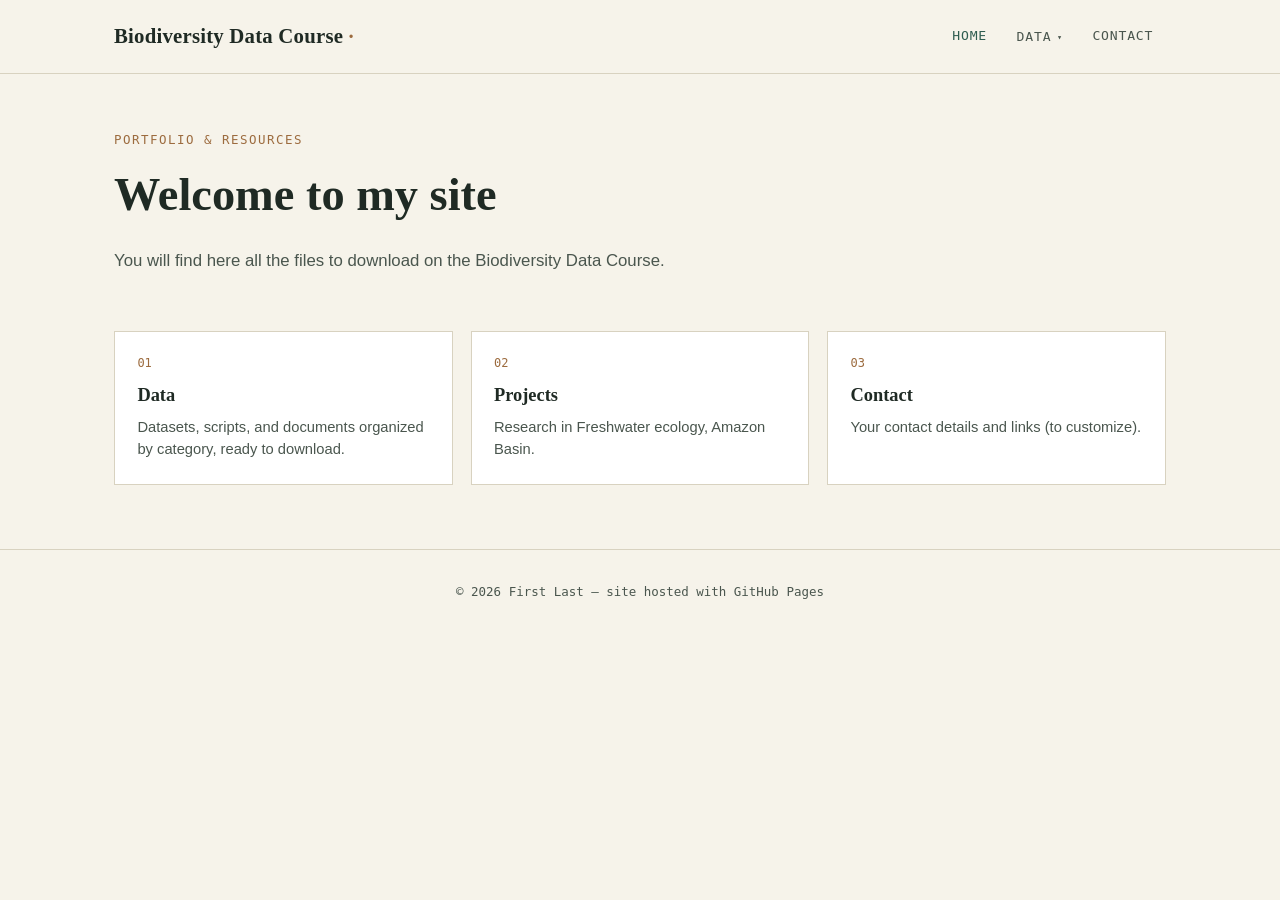
==== index.html @ 83be1bce "first deployment of the site" ====
<!DOCTYPE html>
<html lang="en">
<head>
<meta charset="UTF-8">
<meta name="viewport" content="width=device-width, initial-scale=1.0">
<title> Biodiversity Data Course </title>
<link rel="stylesheet" href="style.css">
</head>
<body>
<a class="skip-link" href="#main">Skip to content</a>

<header class="site-header">
  <div class="header-inner">
    <a class="site-title" href="index.html">Biodiversity Data Course <span>·</span></a>
    <nav class="primary-nav">
      <a href="index.html" aria-current="page">Home</a>
      <div class="nav-item">
        <button type="button" aria-haspopup="true" aria-expanded="false">Data</button>
        <div class="dropdown">
          <a href="data.html#datasets">Datasets</a>
          <a href="data.html#scripts">Scripts &amp; tools</a>
          <a href="data.html#documents">Documents</a>
        </div>
      </div>
      <a href="contact.html">Contact</a>
    </nav>
  </div>
</header>

<main id="main">
  <section class="hero">
    <div class="eyebrow">Portfolio &amp; resources</div>
    <h1>Welcome to my site</h1>
    <p>You will find here all the files to download on the Biodiversity Data Course.</p>
  </section>

  <div class="tile-grid">
    <a class="tile" href="data.html">
      <div class="tile-index">01</div>
      <h3>Data</h3>
      <p>Datasets, scripts, and documents organized by category, ready to download.</p>
    </a>
    <a class="tile" href="#">
      <div class="tile-index">02</div>
      <h3>Projects</h3>
      <p> Research in Freshwater ecology, Amazon Basin.</p>
    </a>
    <a class="tile" href="contact.html">
      <div class="tile-index">03</div>
      <h3>Contact</h3>
      <p>Your contact details and links (to customize).</p>
    </a>
  </div>
</main>

<footer class="site-footer">
  © 2026 First Last — site hosted with GitHub Pages
</footer>

<script src="script.js"></script>
</body>
</html>
---- style.css ----
:root {
  --paper: #f6f3ea;
  --ink: #1f2a24;
  --ink-soft: #4a564e;
  --line: #d8d2c0;
  --accent: #2f5d50;
  --accent-soft: #e4ede9;
  --tag: #9c6b3e;
  --mono: "IBM Plex Mono", "SFMono-Regular", Consolas, monospace;
  --serif: "Source Serif 4", Georgia, serif;
  --sans: "IBM Plex Sans", Helvetica, Arial, sans-serif;
}

* { box-sizing: border-box; }

html { scroll-behavior: smooth; }

body {
  margin: 0;
  background: var(--paper);
  color: var(--ink);
  font-family: var(--sans);
  line-height: 1.55;
}

a { color: inherit; }

.skip-link {
  position: absolute;
  left: -999px;
  top: auto;
}
.skip-link:focus {
  left: 1rem;
  top: 1rem;
  background: var(--ink);
  color: var(--paper);
  padding: 0.5rem 1rem;
  z-index: 100;
}

/* Header / nav */
header.site-header {
  border-bottom: 1px solid var(--line);
  background: var(--paper);
  position: sticky;
  top: 0;
  z-index: 20;
}
.header-inner {
  max-width: 1100px;
  margin: 0 auto;
  padding: 1.1rem 1.5rem;
  display: flex;
  align-items: center;
  justify-content: space-between;
}
.site-title {
  font-family: var(--serif);
  font-size: 1.3rem;
  font-weight: 600;
  letter-spacing: 0.01em;
  text-decoration: none;
}
.site-title span { color: var(--tag); }

nav.primary-nav { display: flex; gap: 0.25rem; align-items: center; }

nav.primary-nav > a,
.nav-item > button {
  font-family: var(--mono);
  font-size: 0.82rem;
  text-transform: uppercase;
  letter-spacing: 0.06em;
  text-decoration: none;
  color: var(--ink-soft);
  padding: 0.55rem 0.8rem;
  border: none;
  background: none;
  cursor: pointer;
}
nav.primary-nav > a:hover,
.nav-item > button:hover,
nav.primary-nav > a[aria-current="page"] {
  color: var(--accent);
}

.nav-item { position: relative; }
.nav-item > button { display: flex; align-items: center; gap: 0.35rem; }
.nav-item > button::after {
  content: "▾";
  font-size: 0.65em;
}
.dropdown {
  position: absolute;
  top: calc(100% + 0.4rem);
  left: 0;
  min-width: 220px;
  background: var(--paper);
  border: 1px solid var(--line);
  box-shadow: 0 6px 18px rgba(20, 30, 25, 0.08);
  display: none;
  flex-direction: column;
  padding: 0.4rem 0;
}
.nav-item.open .dropdown { display: flex; }
.dropdown a {
  padding: 0.6rem 1rem;
  text-decoration: none;
  font-family: var(--sans);
  font-size: 0.88rem;
  color: var(--ink);
}
.dropdown a:hover { background: var(--accent-soft); color: var(--accent); }

/* Hero */
.hero {
  max-width: 1100px;
  margin: 0 auto;
  padding: 3.5rem 1.5rem 2.5rem;
}
.hero .eyebrow {
  font-family: var(--mono);
  font-size: 0.78rem;
  text-transform: uppercase;
  letter-spacing: 0.12em;
  color: var(--tag);
  margin-bottom: 0.6rem;
}
.hero h1 {
  font-family: var(--serif);
  font-size: clamp(2rem, 4vw, 2.9rem);
  margin: 0 0 0.9rem;
  max-width: 18ch;
}
.hero p { max-width: 60ch; color: var(--ink-soft); font-size: 1.05rem; }

/* Cards on homepage */
.tile-grid {
  max-width: 1100px;
  margin: 0 auto;
  padding: 0 1.5rem 4rem;
  display: grid;
  grid-template-columns: repeat(auto-fit, minmax(230px, 1fr));
  gap: 1.1rem;
}
.tile {
  border: 1px solid var(--line);
  padding: 1.4rem;
  text-decoration: none;
  color: var(--ink);
  background: #fff;
  transition: border-color 0.15s ease, transform 0.15s ease;
}
.tile:hover { border-color: var(--accent); transform: translateY(-2px); }
.tile .tile-index { font-family: var(--mono); font-size: 0.75rem; color: var(--tag); }
.tile h3 { font-family: var(--serif); margin: 0.5rem 0 0.4rem; font-size: 1.15rem; }
.tile p { margin: 0; color: var(--ink-soft); font-size: 0.92rem; }

/* Data page */
.page-head {
  max-width: 1100px;
  margin: 0 auto;
  padding: 3rem 1.5rem 1rem;
}
.page-head .eyebrow {
  font-family: var(--mono);
  font-size: 0.78rem;
  text-transform: uppercase;
  letter-spacing: 0.12em;
  color: var(--tag);
}
.page-head h1 { font-family: var(--serif); font-size: clamp(1.8rem, 3.4vw, 2.4rem); margin: 0.4rem 0 0.6rem; }
.page-head p { color: var(--ink-soft); max-width: 65ch; }

.category-index {
  max-width: 1100px;
  margin: 1.5rem auto 0;
  padding: 0 1.5rem;
  display: flex;
  flex-wrap: wrap;
  gap: 0.6rem;
}
.category-index a {
  font-family: var(--mono);
  font-size: 0.8rem;
  text-decoration: none;
  border: 1px solid var(--line);
  padding: 0.4rem 0.75rem;
  color: var(--ink-soft);
}
.category-index a:hover { border-color: var(--accent); color: var(--accent); }

.subcategories { max-width: 1100px; margin: 2rem auto 5rem; padding: 0 1.5rem; }

.subcategory {
  border-top: 1px solid var(--line);
  padding: 1.8rem 0;
}
.subcategory:last-child { border-bottom: 1px solid var(--line); }

.subcategory-head {
  width: 100%;
  display: flex;
  align-items: baseline;
  justify-content: space-between;
  gap: 1rem;
  background: none;
  border: none;
  text-align: left;
  cursor: pointer;
  padding: 0;
  color: var(--ink);
}
.subcategory-head .label {
  display: flex;
  align-items: baseline;
  gap: 0.7rem;
}
.subcategory-head .tag-num {
  font-family: var(--mono);
  font-size: 0.8rem;
  color: var(--tag);
}
.subcategory-head h2 {
  font-family: var(--serif);
  font-size: 1.4rem;
  margin: 0;
}
.subcategory-head .count {
  font-family: var(--mono);
  font-size: 0.78rem;
  color: var(--ink-soft);
  white-space: nowrap;
}
.subcategory-head .chevron {
  font-family: var(--mono);
  transition: transform 0.15s ease;
}
.subcategory.open .chevron { transform: rotate(90deg); }

.subcategory-desc {
  color: var(--ink-soft);
  font-size: 0.95rem;
  margin: 0.5rem 0 0;
  max-width: 65ch;
}

.file-list {
  list-style: none;
  margin: 1.1rem 0 0;
  padding: 0;
  display: none;
}
.subcategory.open .file-list { display: block; }

.file-list li {
  display: flex;
  align-items: center;
  justify-content: space-between;
  gap: 1rem;
  padding: 0.75rem 0.9rem;
  background: #fff;
  border: 1px solid var(--line);
  margin-top: 0.55rem;
}
.file-list .file-name { font-family: var(--mono); font-size: 0.88rem; }
.file-list .file-meta { font-size: 0.8rem; color: var(--ink-soft); margin-left: 0.6rem; }
.file-list .download-btn {
  font-family: var(--mono);
  font-size: 0.78rem;
  text-decoration: none;
  color: var(--accent);
  border: 1px solid var(--accent);
  padding: 0.35rem 0.7rem;
  white-space: nowrap;
}
.file-list .download-btn:hover { background: var(--accent); color: var(--paper); }

footer.site-footer {
  border-top: 1px solid var(--line);
  padding: 2rem 1.5rem;
  text-align: center;
  font-family: var(--mono);
  font-size: 0.78rem;
  color: var(--ink-soft);
}

/* Password gate */
.gate {
  position: fixed;
  inset: 0;
  z-index: 50;
  display: flex;
  align-items: center;
  justify-content: center;
  background: var(--paper);
  padding: 1.5rem;
}
.gate[hidden] { display: none; }
.gate-box {
  max-width: 360px;
  width: 100%;
  text-align: center;
  border: 1px solid var(--line);
  background: #fff;
  padding: 2.2rem 1.8rem;
}
.gate-box h1 { font-family: var(--serif); margin: 0.3rem 0 0.6rem; font-size: 1.7rem; }
.gate-box p { color: var(--ink-soft); font-size: 0.92rem; margin: 0 0 1.2rem; }
.gate-box input[type="password"] {
  width: 100%;
  font-family: var(--sans);
  font-size: 0.95rem;
  padding: 0.65rem 0.8rem;
  border: 1px solid var(--line);
  background: var(--paper);
  margin-bottom: 0.8rem;
}
.gate-box button {
  width: 100%;
  font-family: var(--mono);
  font-size: 0.82rem;
  text-transform: uppercase;
  letter-spacing: 0.06em;
  padding: 0.7rem;
  border: 1px solid var(--accent);
  background: var(--accent);
  color: var(--paper);
  cursor: pointer;
}
.gate-box button:hover { background: var(--ink); border-color: var(--ink); }
.gate-error { color: #a4423a; font-size: 0.85rem; margin-top: 0.7rem !important; }

/* Card grid (Data page) */
.card-grid {
  max-width: 1100px;
  margin: 1.5rem auto 0;
  padding: 0 1.5rem;
  display: grid;
  grid-template-columns: repeat(auto-fit, minmax(280px, 1fr));
  gap: 1.2rem;
}
.data-card {
  border: 1px solid var(--line);
  border-top: 3px solid var(--card-color, var(--accent));
  background: #fff;
  padding: 1.4rem;
}
.card-head {
  width: 100%;
  display: flex;
  align-items: center;
  gap: 0.9rem;
  background: none;
  border: none;
  cursor: pointer;
  padding: 0;
  text-align: left;
  color: var(--ink);
}
.card-icon {
  flex: none;
  width: 42px;
  height: 42px;
  border-radius: 50%;
  display: flex;
  align-items: center;
  justify-content: center;
  color: var(--card-color, var(--accent));
  background: color-mix(in srgb, var(--card-color, var(--accent)) 12%, #fff);
}
.card-icon svg { width: 22px; height: 22px; }
.card-title { flex: 1; }
.card-title h2 { font-family: var(--serif); font-size: 1.15rem; margin: 0; }
.card-count { font-family: var(--mono); font-size: 0.76rem; color: var(--ink-soft); }
.card-head .chevron { font-family: var(--mono); color: var(--ink-soft); transition: transform 0.15s ease; }
.data-card.open .chevron { transform: rotate(90deg); }
.card-desc { color: var(--ink-soft); font-size: 0.9rem; margin: 0.9rem 0 0; }
.data-card .file-list { display: none; margin-top: 0.9rem; }
.data-card.open .file-list { display: block; }
.data-card .file-list li { border-color: var(--line); }
.data-card .download-btn { color: var(--card-color, var(--accent)); border-color: var(--card-color, var(--accent)); }
.data-card .download-btn:hover { background: var(--card-color, var(--accent)); color: #fff; }

/* Upload section */
.upload-section {
  max-width: 700px;
  margin: 3.5rem auto 5rem;
  padding: 0 1.5rem;
}
.upload-section .eyebrow {
  font-family: var(--mono);
  font-size: 0.78rem;
  text-transform: uppercase;
  letter-spacing: 0.12em;
  color: var(--tag);
}
.upload-section h2 { font-family: var(--serif); font-size: 1.6rem; margin: 0.4rem 0 0.5rem; }
.upload-section > p { color: var(--ink-soft); font-size: 0.92rem; margin-bottom: 1.4rem; }
.upload-form {
  display: flex;
  flex-direction: column;
  gap: 0.9rem;
  border: 1px solid var(--line);
  background: #fff;
  padding: 1.4rem;
}
.form-row { display: flex; flex-direction: column; gap: 0.35rem; }
.form-row label {
  font-family: var(--mono);
  font-size: 0.76rem;
  text-transform: uppercase;
  letter-spacing: 0.05em;
  color: var(--ink-soft);
}
.form-row input,
.form-row select,
.form-row textarea {
  font-family: var(--sans);
  font-size: 0.92rem;
  padding: 0.55rem 0.7rem;
  border: 1px solid var(--line);
  background: var(--paper);
}
.upload-form button {
  align-self: flex-start;
  font-family: var(--mono);
  font-size: 0.82rem;
  text-transform: uppercase;
  letter-spacing: 0.06em;
  padding: 0.65rem 1.3rem;
  border: 1px solid var(--accent);
  background: var(--accent);
  color: #fff;
  cursor: pointer;
}
.upload-form button:hover { background: var(--ink); border-color: var(--ink); }

@media (prefers-reduced-motion: reduce) {
  * { transition: none !important; }
}
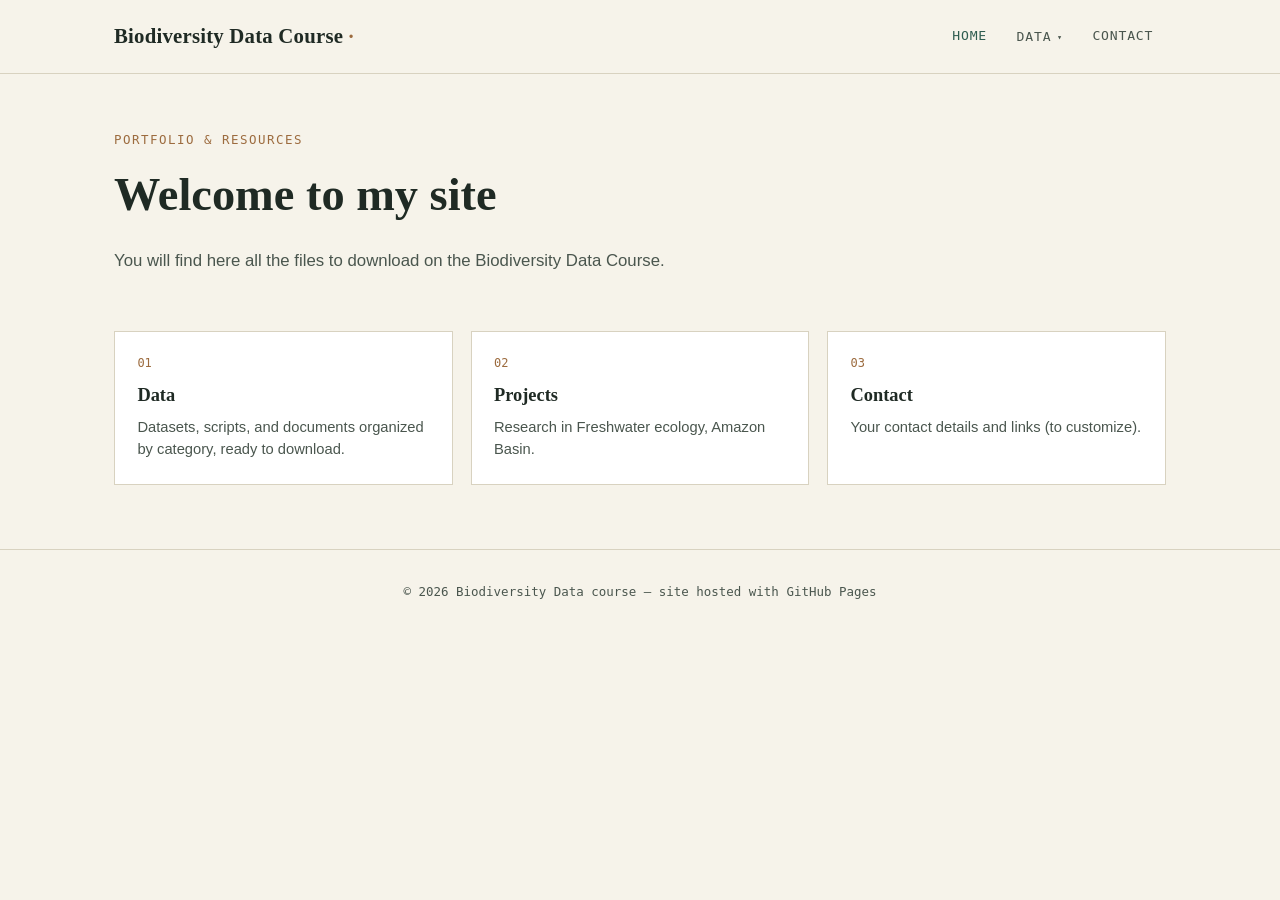
==== commit c492ed50: "update home file" ====
--- a/index.html
+++ b/index.html
@@ -54,7 +54,7 @@
 </main>
 
 <footer class="site-footer">
-  © 2026 First Last — site hosted with GitHub Pages
+  © 2026 Biodiversity Data course — site hosted with GitHub Pages
 </footer>
 
 <script src="script.js"></script>
